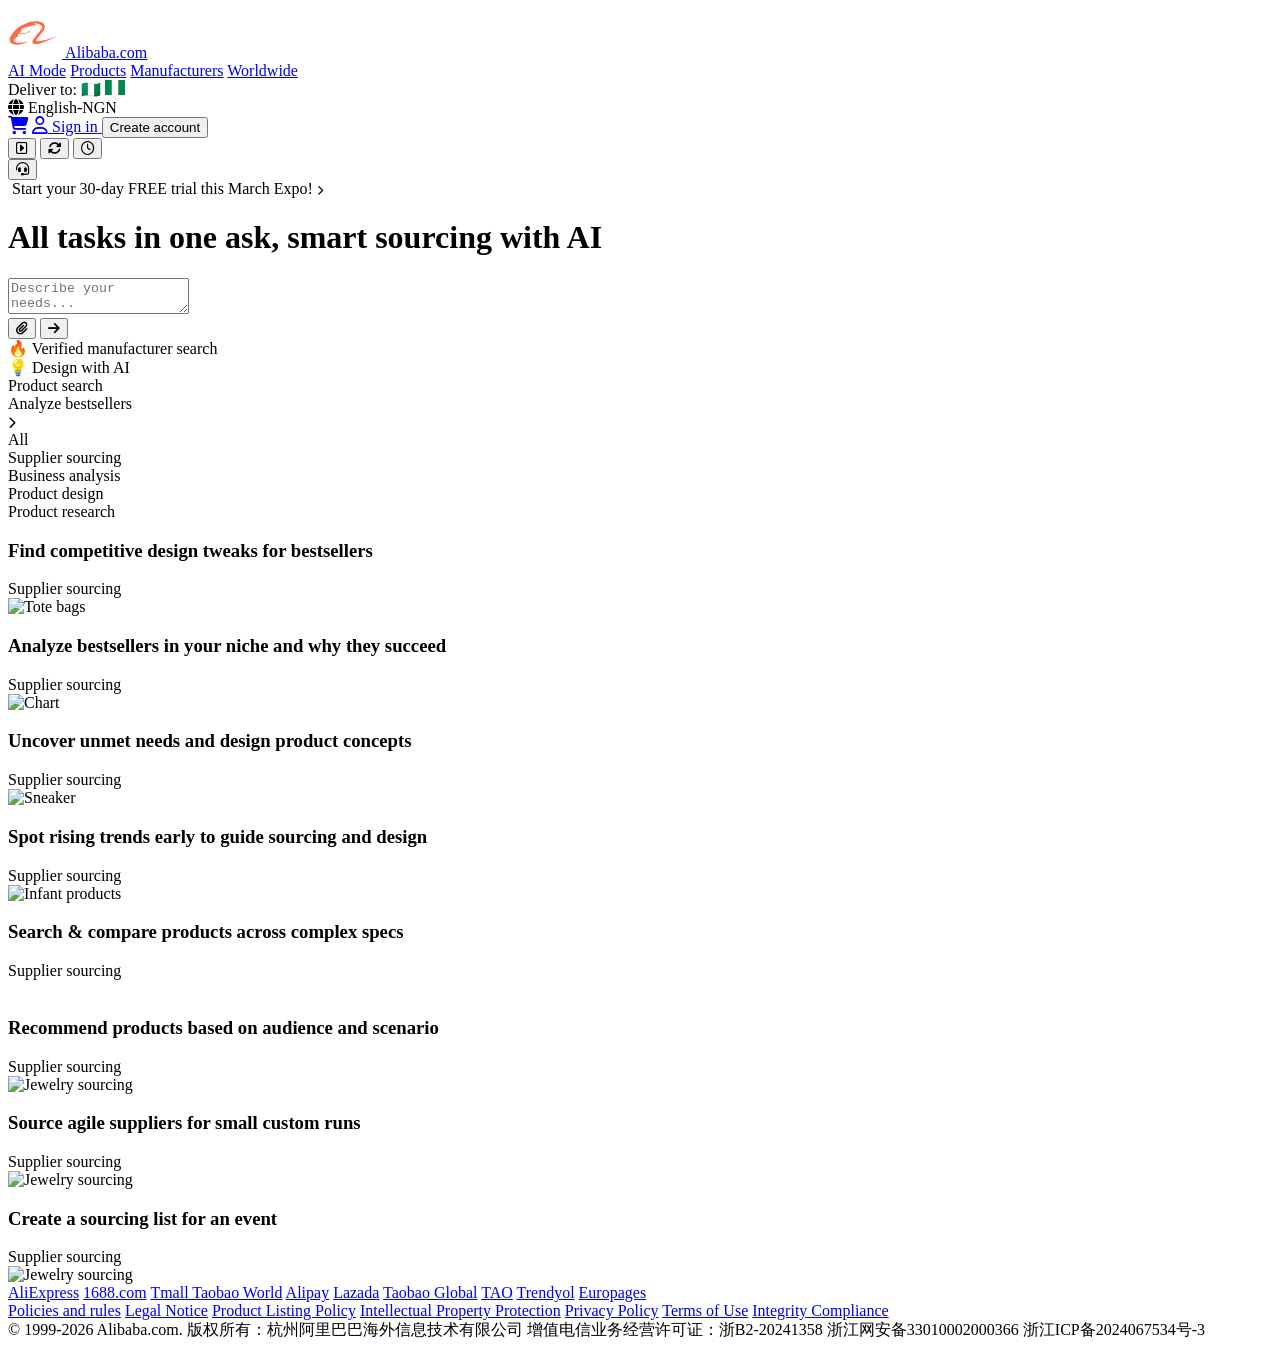
==== html/AI.html @ 2f79132f "commit all" ====
<!DOCTYPE html>
<html lang="en">

<head>
    <meta charset="UTF-8">
    <meta name="viewport" content="width=device-width, initial-scale=1.0">
    <title>Alibaba.com AI Mode</title>
    <link rel="stylesheet" href="https://cdnjs.cloudflare.com/ajax/libs/font-awesome/6.4.0/css/all.min.css">
    <link rel="stylesheet" href="../CSS/AI.css">
    <style>
        
    </style>
</head>

<body>

    <nav class="header-nav">
        <div class="nav-left">
            <a href="../index.html" class="logo">
                <svg xmlns="http://www.w3.org/2000/svg" fill="#ff6c47" width="50px" height="50px" viewBox="0 0 32 32"
                    version="1.1" style="margin-right: 4px;">
                    <title>alibaba</title>
                    <path
                        d="M18.988 21.273c-1.203 0.055-1.081-0.574-0.377-1.542 1.649-2.209 4.774-5.293 4.881-7.475 0.189-2.853-2.678-3.781-5.625-3.754-2.042 0.087-3.963 0.495-5.75 1.174l0.126-0.042c-4.242 1.38-7.731 4.094-10.058 7.639l-0.044 0.072c-2.096 3.097-1.406 6.057 3.015 6.153 2.92-0.122 5.625-0.942 7.983-2.297l-0.085 0.045c0.012 0-6.356 1.816-8.695 0.479l-0.010-0.003c-0.323-0.16-0.547-0.478-0.571-0.85l-0-0.003c-0.015-1.106 1.824-2.252 2.853-2.62v-1.916c0.724 0.289 1.563 0.457 2.442 0.457 1.657 0 3.175-0.598 4.35-1.589l-0.010 0.008c0.038 0.13 0.060 0.28 0.060 0.434 0 0.044-0.002 0.087-0.005 0.13l0-0.006h0.464c0.004-0.039 0.006-0.085 0.006-0.131 0-0.279-0.082-0.539-0.224-0.756l0.003 0.005c-0.247-0.381-0.664-0.633-1.141-0.65l-0.002-0c0.272 0.136 0.495 0.334 0.657 0.576l0.004 0.006c-1.068 0.901-2.459 1.448-3.978 1.448-0.661 0-1.298-0.104-1.895-0.295l0.044 0.012 1.512-1.5-0.42-1.092c2.766-1.061 6.047-1.965 9.434-2.558l0.328-0.047-0.932-0.78 0.486-0.3c2.512 0.71 4.155 1.231 4.065 2.563-0.059 0.289-0.146 0.544-0.261 0.784l0.009-0.020c-1.173 1.83-2.421 3.422-3.801 4.888l0.016-0.017c-0.537 0.586-1.048 1.223-1.516 1.892l-0.040 0.060c-0.376 0.492-0.625 1.099-0.687 1.761l-0.001 0.014c0.054 4.379 12.914-2.049 15.401-3.753-3.496 1.72-7.56 2.923-11.848 3.383l-0.16 0.014z" />
                </svg> Alibaba.com
            </a>
            <div class="nav-links">
                <a href="#" class="ai-mode-active">AI Mode</a>
                <a href="#">Products</a>
                <a href="#">Manufacturers</a>
                <a href="#">Worldwide</a>
            </div>
        </div>

        <div class="nav-right">
            <div class="utility-item">
                <span class="label-grey">Deliver to:</span>
                <span style="font-weight: 500;">🇳🇬 <img src="[data-uri]"
                            alt="" height="15px" width="20px"></span>
            </div>
            <div class="utility-item">
                <i class="fa-solid fa-globe"></i>
                <span>English-NGN</span>
            </div>
            <a href="#" class="utility-item"><i class="fa-solid fa-cart-shopping" style="font-size: 18px;"></i></a>
            <a href="#" class="utility-item">
                <i class="fa-regular fa-user" style="font-size: 18px;"></i>
                <span>Sign in</span>
            </a>

            <a href="../html/sign in .html"> <button class="btn-create">Create account</button></a>
        </div>
    </nav>


    <div class="layout-container">


        <aside class="sidebar">
            <button class="sidebar-btn"><i class="fa-regular fa-square-caret-right"></i></button>
            <button class="sidebar-btn"><i class="fa-solid fa-rotate"></i></button>
            <button class="sidebar-btn"><i class="fa-regular fa-clock"></i></button>
            <div class="sidebar-footer">
                <button class="sidebar-btn"><i class="fa-solid fa-headset"></i></button>
            </div>
        </aside>


        <main class="main-content">


            <div class="promo-pill">
                <i class="fa-solid fa-sparkles"></i>
                <span>Start your 30-day FREE trial this March Expo!</span>
                <i class="fa-solid fa-chevron-right" style="font-size: 10px;"></i>
            </div>

            <h1 class="hero-title">All tasks in one ask, smart sourcing with AI</h1>

            <div class="search-box">
                <textarea class="search-textarea" placeholder="Describe your needs..."></textarea>
                <div class="search-footer">
                    <button class="attachment-btn"><i class="fa-solid fa-paperclip"></i></button>
                    <button class="submit-btn"><i class="fa-solid fa-arrow-right"></i></button>
                </div>
            </div>



            <div class="chips-container">
                <div class="chip"><span>🔥</span> Verified manufacturer search</div>
                <div class="chip"><span>💡</span> Design with AI</div>
                <div class="chip">Product search</div>
                <div class="chip">Analyze bestsellers</div>

                <div class="chip-next"><i class="fa-solid fa-chevron-right" style="font-size: 12px;"></i></div>
            </div>



            <div class="container">

                <div class="tabs">
                    <div class="tab active">All</div>
                    <div class="tab">Supplier sourcing</div>
                    <div class="tab">Business analysis</div>
                    <div class="tab">Product design</div>
                    <div class="tab">Product research</div>
                </div>


                <div class="grid">

                    <div class="card bottom-card">
                        <h3 class="card-title">Find competitive design tweaks for bestsellers</h3>
                        <div class="card-category">
                            <span class="icon"></span> Supplier sourcing
                        </div>
                        <div class="card-image-container light-gray-bg align-bottom">
                            <img src="https://s.alicdn.com/@img/imgextra/i4/O1CN01ExbRFX1dgsgspUGwf_!!6000000003766-0-tps-1750-1360.jpg_480x480q80.jpg"
                                alt="Tote bags">
                        </div>
                    </div>

                    <div class="card bottom-card">
                        <h3 class="card-title">Analyze bestsellers in your niche and why they succeed</h3>
                        <div class="card-category">
                            <span class="icon"></span> Supplier sourcing
                        </div>
                        <div class="card-image-container light-gray-bg align-bottom">
                            <img src="https://s.alicdn.com/@img/imgextra/i1/O1CN01lwxyuU1z6AUOm0fAq_!!6000000006664-0-tps-1750-1360.jpg_480x480q80.jpg"
                                alt="Chart">

                        </div>
                    </div>

                    <div class="card bottom-card">
                        <h3 class="card-title">Uncover unmet needs and design product concepts</h3>
                        <div class="card-category">
                            <span class="icon"></span> Supplier sourcing
                        </div>
                        <div class="card-image-container orange-bg align-bottom">
                            <img src="https://s.alicdn.com/@img/imgextra/i3/O1CN01K4S6BD1LNxEwC6S1w_!!6000000001288-0-tps-1750-1360.jpg_480x480q80.jpg"
                                alt="Sneaker">
                        </div>
                    </div>

                    <div class="card bottom-card">
                        <h3 class="card-title">Spot rising trends early to guide sourcing and design</h3>
                        <div class="card-category">
                            <span class="icon"></span> Supplier sourcing
                        </div>
                        <div class="card-image-container yellow-bg align-bottom">
                            <img src="https://s.alicdn.com/@img/imgextra/i4/O1CN01dRI9IG1TfpcqifXNm_!!6000000002410-0-tps-1750-1360.jpg_480x480q80.jpg"
                                alt="Infant products">
                        </div>
                    </div>
                    <div class="card bottom-card">
                        <h3 class="card-title">Search & compare products across complex specs</h3>
                        <div class="card-category">
                            <span class="icon"></span> Supplier sourcing
                        </div>
                        <div class="card-image-container orange-bg align-bottom">
                            <img src="https://s.alicdn.com/@img/imgextra/i2/O1CN01lfwfIF1JdPN93kuUl_!!6000000001051-0-tps-1750-1360.jpg_480x480q80.jpg"
                                alt="">
                        </div>
                    </div>
                    <div class="card bottom-card">
                        <h3 class="card-title">Recommend products based on audience and scenario</h3>
                        <div class="card-category">
                            <span class="icon"></span> Supplier sourcing
                        </div>
                        <div class="card-image-container orange-bg align-bottom">
                            <img src="https://s.alicdn.com/@img/imgextra/i2/O1CN01rjffLZ1rsF8Y3FtsL_!!6000000005686-0-tps-1750-1360.jpg_480x480q80.jpg"
                                alt="Jewelry sourcing">
                        </div>
                    </div>
                    <div class="card bottom-card">
                        <h3 class="card-title">Source agile suppliers for small custom runs</h3>
                        <div class="card-category">
                            <span class="icon"></span> Supplier sourcing
                        </div>
                        <div class="card-image-container orange-bg align-bottom">
                            <img src="https://s.alicdn.com/@img/imgextra/i2/O1CN01oI6nH829bu5hHw5EY_!!6000000008087-0-tps-1750-1360.jpg_480x480q80.jpg"
                                alt="Jewelry sourcing">
                        </div>
                    </div>
                    <div class="card bottom-card">
                        <h3 class="card-title">Create a sourcing list for an event</h3>
                        <div class="card-category">
                            <span class="icon"></span> Supplier sourcing
                        </div>
                        <div class="card-image-container orange-bg align-bottom">
                            <img src="https://s.alicdn.com/@img/imgextra/i2/O1CN01IMYUny1WN0BjdSZ7j_!!6000000002775-0-tps-1750-1360.jpg_480x480q80.jpg"
                                alt="Jewelry sourcing">
                        </div>
                    </div>

                </div>

            </div>
    </div>
    </main>
    <div class="alibaba-footer">
            <div id="footer-container">

                <!-- LINE 1: AliExpress | 1688.com | Tmall Taobao World | ... (exact list) -->
                <div class="platform-links footer-line">
                    <span class="link-with-pipe"><a href="#">AliExpress</a></span>
                    <span class="link-with-pipe"><a href="#">1688.com</a></span>
                    <span class="link-with-pipe"><a href="#">Tmall Taobao World</a></span>
                    <span class="link-with-pipe"><a href="#">Alipay</a></span>
                    <span class="link-with-pipe"><a href="#">Lazada</a></span>
                    <span class="link-with-pipe"><a href="#">Taobao Global</a></span>
                    <span class="link-with-pipe"><a href="#">TAO</a></span>
                    <span class="link-with-pipe"><a href="#">Trendyol</a></span>
                    <span class="link-with-pipe"><a href="#">Europages</a></span>
                </div>

                <!-- LINE 2: Policies and rules · Legal Notice · Product Listing Policy · ... -->
                <div class="policy-links footer-line">
                    <span class="policy-item"><a href="#">Policies and rules</a></span>
                    <span class="policy-item"><a href="#">Legal Notice</a></span>
                    <span class="policy-item"><a href="#">Product Listing Policy</a></span>
                    <span class="policy-item"><a href="#">Intellectual Property Protection</a></span>
                    <span class="policy-item"><a href="#">Privacy Policy</a></span>
                    <span class="policy-item"><a href="#">Terms of Use</a></span>
                    <span class="policy-item"><a href="#">Integrity Compliance</a></span>
                </div>

                <!-- LINE 3: © 1999-2026 Alibaba.com. 版权所有：杭州阿里巴巴海外信息技术有限公司 增值电信业务经营许可证：浙B2-20241358 浙江网安备33010002000366 浙江ICP备2024067534号-3 -->
                <div class="legal-line footer-line">
                    <!-- copyright part -->
                    <span class="copyright">© 1999-2026 Alibaba.com.</span>
                    <span class="chinese-text">版权所有：杭州阿里巴巴海外信息技术有限公司</span>
                    <span class="license">增值电信业务经营许可证：浙B2-20241358</span>
                    <span class="beian">浙江网安备33010002000366</span>
                    <span class="icp">浙江ICP备2024067534号-3</span>
                </div>

                <!-- optional note: exactly as described, no extra elements -->
            </div>

</body>

</html>
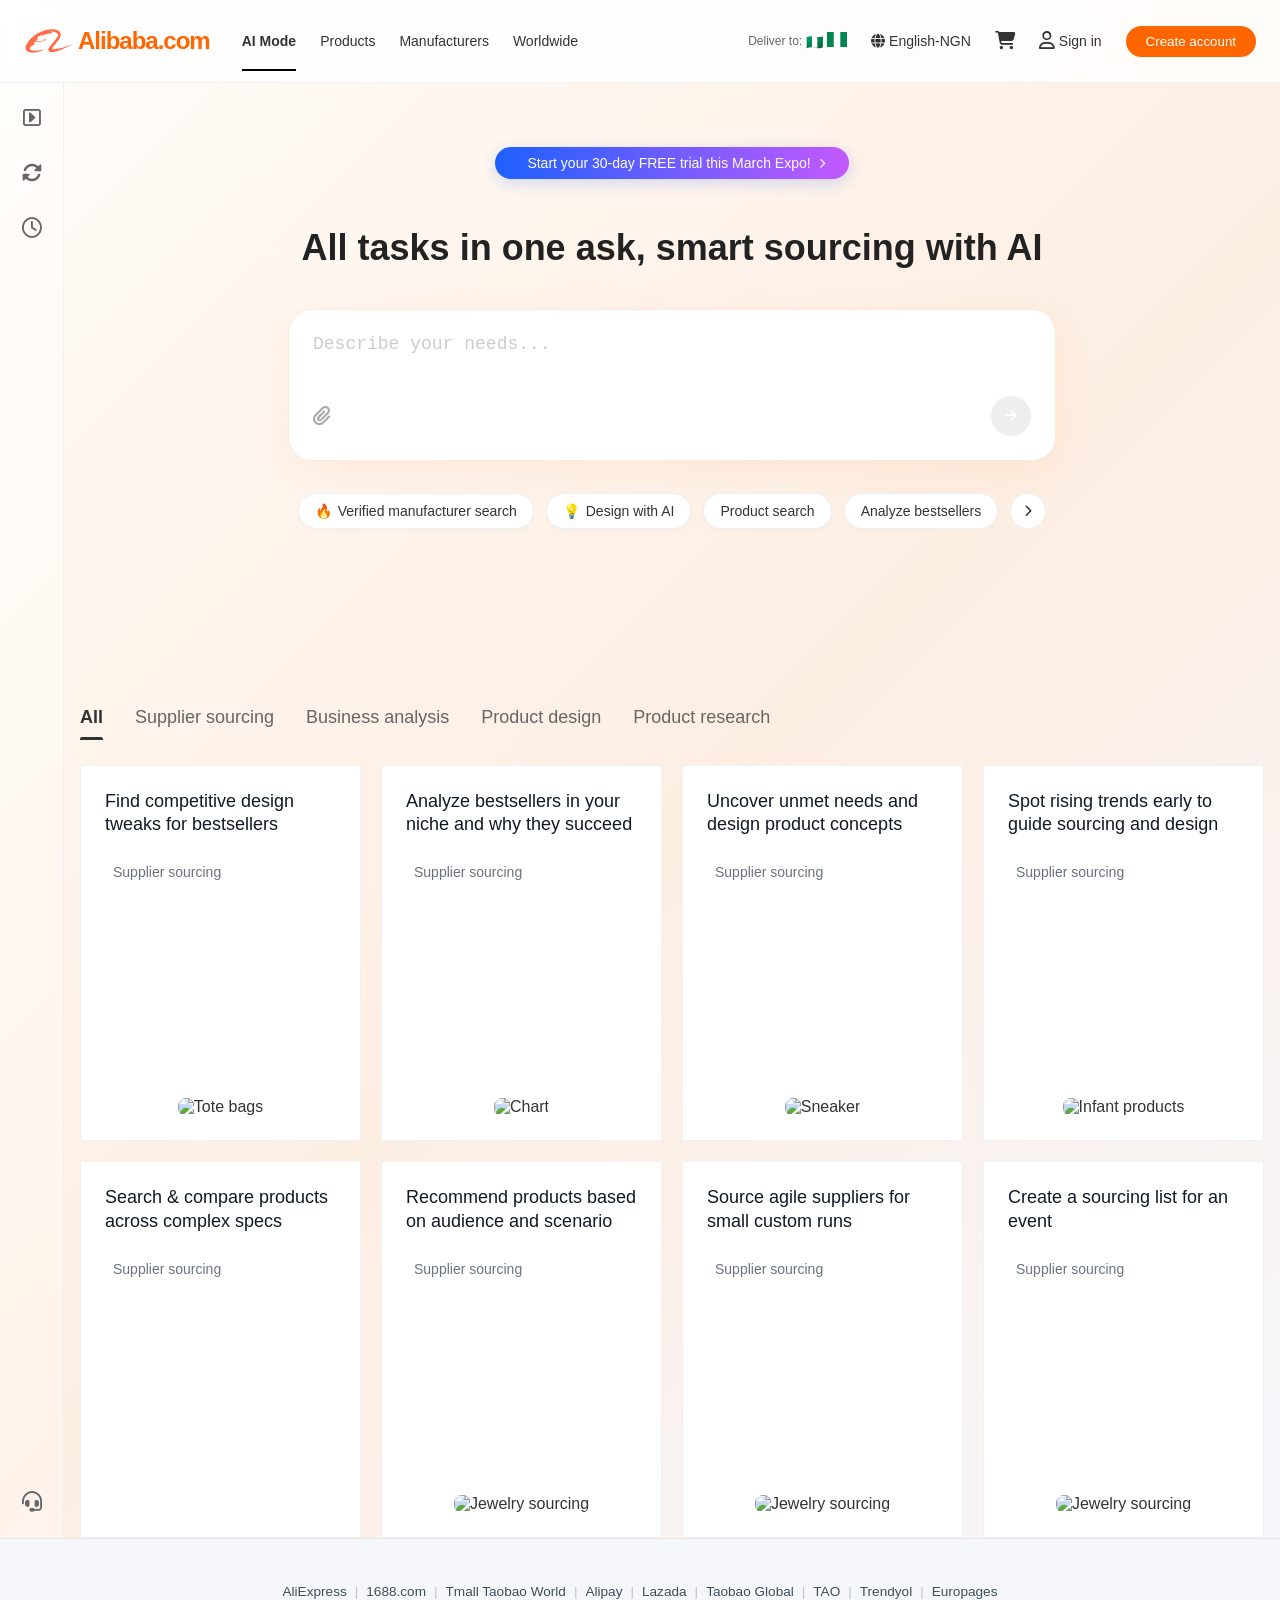
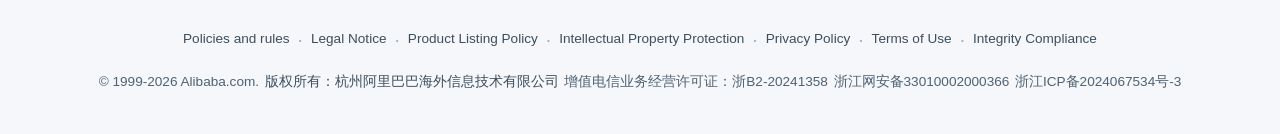
==== commit fb42209b: "commit all" ====
--- a/html/AI.html
+++ b/html/AI.html
@@ -19,7 +19,7 @@
             <a href="../index.html" class="logo">
                 <svg xmlns="http://www.w3.org/2000/svg" fill="#ff6c47" width="50px" height="50px" viewBox="0 0 32 32"
                     version="1.1" style="margin-right: 4px;">
-                    <title>alibaba</title>
+                     <title>alibaba</title>
                     <path
                         d="M18.988 21.273c-1.203 0.055-1.081-0.574-0.377-1.542 1.649-2.209 4.774-5.293 4.881-7.475 0.189-2.853-2.678-3.781-5.625-3.754-2.042 0.087-3.963 0.495-5.75 1.174l0.126-0.042c-4.242 1.38-7.731 4.094-10.058 7.639l-0.044 0.072c-2.096 3.097-1.406 6.057 3.015 6.153 2.92-0.122 5.625-0.942 7.983-2.297l-0.085 0.045c0.012 0-6.356 1.816-8.695 0.479l-0.010-0.003c-0.323-0.16-0.547-0.478-0.571-0.85l-0-0.003c-0.015-1.106 1.824-2.252 2.853-2.62v-1.916c0.724 0.289 1.563 0.457 2.442 0.457 1.657 0 3.175-0.598 4.35-1.589l-0.010 0.008c0.038 0.13 0.060 0.28 0.060 0.434 0 0.044-0.002 0.087-0.005 0.13l0-0.006h0.464c0.004-0.039 0.006-0.085 0.006-0.131 0-0.279-0.082-0.539-0.224-0.756l0.003 0.005c-0.247-0.381-0.664-0.633-1.141-0.65l-0.002-0c0.272 0.136 0.495 0.334 0.657 0.576l0.004 0.006c-1.068 0.901-2.459 1.448-3.978 1.448-0.661 0-1.298-0.104-1.895-0.295l0.044 0.012 1.512-1.5-0.42-1.092c2.766-1.061 6.047-1.965 9.434-2.558l0.328-0.047-0.932-0.78 0.486-0.3c2.512 0.71 4.155 1.231 4.065 2.563-0.059 0.289-0.146 0.544-0.261 0.784l0.009-0.020c-1.173 1.83-2.421 3.422-3.801 4.888l0.016-0.017c-0.537 0.586-1.048 1.223-1.516 1.892l-0.040 0.060c-0.376 0.492-0.625 1.099-0.687 1.761l-0.001 0.014c0.054 4.379 12.914-2.049 15.401-3.753-3.496 1.72-7.56 2.923-11.848 3.383l-0.16 0.014z" />
                 </svg> Alibaba.com
--- a/CSS/AI.css
+++ b/CSS/AI.css
@@ -0,0 +1,650 @@
+:root {
+            --primary-orange: #ff6600;
+            --text-main: #333333;
+            --text-secondary: #666666;
+            --border-color: #f1f1f1;
+            --promo-gradient: linear-gradient(90deg, #1d60ff, #c359ff);
+        }
+
+        * {
+            box-sizing: border-box;
+            margin: 0;
+            padding: 0;
+        }
+
+        body {
+            font-family: -apple-system, BlinkMacSystemFont, "Segoe UI", Roboto, "Helvetica Neue", Arial, sans-serif;
+            background: linear-gradient(135deg, #fffcf9 0%, #fdeee2 50%, #f5f7ff 100%);
+            min-height: 100vh;
+            color: var(--text-main);
+            overflow-x: hidden;
+        }
+
+        /* Navigation */
+        .header-nav {
+            position: sticky;
+            top: 0;
+            z-index: 50;
+            background: rgba(255, 255, 255, 0.8);
+            backdrop-filter: blur(10px);
+            padding: 16px 24px;
+            border-bottom: 1px solid var(--border-color);
+            display: flex;
+            align-items: center;
+            justify-content: space-between;
+        }
+
+        .nav-left,
+        .nav-right {
+            display: flex;
+            align-items: center;
+        }
+
+        .logo {
+            color: var(--primary-orange);
+            font-size: 24px;
+            font-weight: 800;
+            text-decoration: none;
+            display: flex;
+            align-items: center;
+            letter-spacing: -1px;
+            margin-right: 32px;
+        }
+
+        .nav-links {
+            display: flex;
+            gap: 24px;
+        }
+
+        .nav-links a {
+            text-decoration: none;
+            color: var(--text-main);
+            font-size: 14px;
+            transition: color 0.2s;
+        }
+
+        .nav-links a:hover {
+            color: var(--primary-orange);
+        }
+
+        .ai-mode-active {
+            position: relative;
+            font-weight: 600;
+        }
+
+        .ai-mode-active::after {
+            content: '';
+            position: absolute;
+            bottom: -22px;
+            left: 0;
+            width: 100%;
+            height: 2px;
+            background: #000;
+        }
+
+        .nav-right {
+            gap: 24px;
+            font-size: 14px;
+        }
+
+        .utility-item {
+            display: flex;
+            align-items: center;
+            gap: 4px;
+            color: var(--text-main);
+            text-decoration: none;
+        }
+
+        .label-grey {
+            font-size: 12px;
+            color: var(--text-secondary);
+        }
+
+        .btn-create {
+            background: var(--primary-orange);
+            color: white;
+            border: none;
+            padding: 8px 20px;
+            border-radius: 20px;
+            font-weight: 500;
+            cursor: pointer;
+            transition: background 0.2s;
+        }
+
+        .btn-create:hover {
+            background: #e65c00;
+        }
+
+        /* Main Layout */
+        .layout-container {
+            display: flex;
+            min-height: calc(100vh - 73px);
+        }
+
+        /* Sidebar */
+        .sidebar {
+            width: 64px;
+            border-right: 1px solid var(--border-color);
+            background: rgba(255, 255, 255, 0.3);
+            display: flex;
+            flex-direction: column;
+            align-items: center;
+            padding: 24px 0;
+            gap: 32px;
+        }
+
+        .sidebar-btn {
+            background: none;
+            border: none;
+            color: var(--text-secondary);
+            font-size: 20px;
+            cursor: pointer;
+            transition: color 0.2s;
+        }
+
+        .sidebar-btn:hover {
+            color: var(--primary-orange);
+        }
+
+        .sidebar-footer {
+            margin-top: auto;
+        }
+
+        /* Content Area */
+        .main-content {
+            flex: 1;
+            display: flex;
+            flex-direction: column;
+            align-items: center;
+            padding-top: 64px;
+            padding-left: 16px;
+            padding-right: 16px;
+        }
+
+        .promo-pill {
+            background: var(--promo-gradient);
+            color: white;
+            padding: 8px 24px;
+            border-radius: 30px;
+            font-size: 14px;
+            font-weight: 500;
+            display: flex;
+            align-items: center;
+            gap: 8px;
+            margin-bottom: 48px;
+            box-shadow: 0 4px 15px rgba(29, 96, 255, 0.2);
+            cursor: pointer;
+            transition: opacity 0.2s;
+        }
+
+        .promo-pill:hover {
+            opacity: 0.9;
+        }
+
+        .hero-title {
+            font-size: 36px;
+            font-weight: 700;
+            margin-bottom: 40px;
+            text-align: center;
+            color: #222;
+        }
+
+        /* Search Box */
+        .search-box {
+            width: 100%;
+            max-width: 768px;
+            background: white;
+            border-radius: 24px;
+            padding: 24px;
+            border: 1px solid #ffe8d6;
+            box-shadow: 0 10px 40px rgba(255, 120, 0, 0.08);
+            transition: box-shadow 0.3s;
+        }
+
+        .search-box:focus-within {
+            box-shadow: 0 10px 40px rgba(255, 120, 0, 0.15);
+        }
+
+        .search-textarea {
+            width: 100%;
+            height: 50px;
+            border: none;
+            outline: none;
+            resize: none;
+            font-size: 18px;
+            color: var(--text-main);
+        }
+
+        .search-textarea::placeholder {
+            color: #ccc;
+        }
+
+        .search-footer {
+            display: flex;
+            justify-content: space-between;
+            align-items: center;
+            margin-top: 8px;
+        }
+
+        .attachment-btn {
+            background: none;
+            border: none;
+            color: #aaa;
+            font-size: 20px;
+            cursor: pointer;
+            transition: color 0.2s;
+        }
+
+        .attachment-btn:hover {
+            color: var(--text-secondary);
+        }
+
+        .submit-btn {
+            width: 40px;
+            height: 40px;
+            border-radius: 50%;
+            background: #eee;
+            color: white;
+            border: none;
+            display: flex;
+            align-items: center;
+            justify-content: center;
+            cursor: not-allowed;
+            transition: background 0.3s;
+        }
+
+        .search-box:focus-within .submit-btn {
+            background: var(--primary-orange);
+            cursor: pointer;
+        }
+
+        /* Chips */
+        .chips-container {
+            display: flex;
+            flex-wrap: wrap;
+            justify-content: center;
+            gap: 12px;
+            max-width: 768px;
+            margin-top: 32px;
+        }
+
+        .chip {
+            background: white;
+            border: 1px solid #eee;
+            padding: 8px 16px;
+            border-radius: 20px;
+            font-size: 14px;
+            cursor: pointer;
+            transition: all 0.2s;
+            display: flex;
+            align-items: center;
+            gap: 6px;
+            box-shadow: 0 2px 5px rgba(0, 0, 0, 0.02);
+        }
+
+        .chip:hover {
+            border-color: #ffccaa;
+            transform: translateY(-1px);
+        }
+
+        .chip-next {
+            width: 36px;
+            height: 36px;
+            border-radius: 50%;
+            background: white;
+            border: 1px solid #eee;
+            display: flex;
+            align-items: center;
+            justify-content: center;
+            cursor: pointer;
+        }
+
+
+
+        @media (max-width: 768px) {
+
+
+            .examples-grid {
+                grid-template-columns: 1fr;
+            }
+
+            .hero-title {
+                font-size: 28px;
+            }
+        }
+
+        @media(max-width: 1111px) {
+
+            .nav-links,
+            .nav-right .utility-item:not(:last-child) {
+                display: none;
+            }
+
+        }
+
+        .container {
+            margin-top: 15%;
+            max-width: 1400px;
+            width: 100%;
+        }
+
+
+        .tabs {
+            display: flex;
+            gap: 32px;
+            margin-bottom: 24px;
+            border-bottom: 1px solid transparent;
+
+        }
+
+        .tab {
+            font-size: 18px;
+            color: var(--text-secondary);
+            cursor: pointer;
+            padding-bottom: 12px;
+            position: relative;
+            font-weight: 400;
+        }
+
+        .tab:hover {
+            color: var(--text-main);
+        }
+
+        .tab.active {
+            color: var(--text-main);
+            font-weight: 600;
+        }
+
+        .tab.active::after {
+            content: '';
+            position: absolute;
+            bottom: 0;
+            left: 0;
+            width: 100%;
+            height: 3px;
+            background-color: var(--text-main);
+            border-radius: 2px 2px 0 0;
+        }
+
+        /* Cards Grid */
+        .grid {
+            display: grid;
+            grid-template-columns: repeat(4, 1fr);
+            gap: 20px;
+        }
+
+
+        .card {
+            background: #ffffff;
+            border: 1px solid var(--border-color);
+            border-radius: var(--card-radius);
+            padding: 24px;
+            display: flex;
+            flex-direction: column;
+            gap: 16px;
+            transition: box-shadow 0.2s ease, transform 0.2s ease;
+            cursor: pointer;
+        }
+
+        .card:hover {
+            box-shadow: 0 8px 24px rgba(0, 0, 0, 0.06);
+            transform: translateY(-2px);
+        }
+
+        /* Responsive adjustments */
+        @media (max-width: 1200px) {
+            .grid {
+                grid-template-columns: repeat(2, 1fr);
+            }
+        }
+
+        @media (max-width: 768px) {
+            .tabs {
+                flex-wrap: wrap;
+                gap: 16px;
+            }
+
+            .grid {
+                grid-template-columns: 1fr;
+            }
+
+            body {
+                padding: 20px;
+            }
+        }
+
+        /* Grid Layout */
+        .card-grid {
+            display: grid;
+            grid-template-columns: repeat(auto-fit, minmax(280px, 1fr));
+            gap: 24px;
+            max-width: 1300px;
+            margin: 0 auto;
+        }
+
+
+
+        .card:hover {
+            transform: translateY(-2px);
+            box-shadow: 0 10px 15px -3px rgba(0, 0, 0, 0.08);
+        }
+
+        /* Typography & Headers */
+        .card-header,
+        .card-category {
+            font-size: 14px;
+            color: #6b7280;
+            display: flex;
+            align-items: center;
+            gap: 8px;
+            margin-bottom: 16px;
+        }
+
+        .card-title {
+            font-size: 18px;
+            font-weight: 500;
+            line-height: 1.3;
+            margin-bottom: 12px;
+            color: #111827;
+        }
+
+        /* Specific adjustment for bottom row cards where title is on top */
+        .bottom-card .card-category {
+            margin-bottom: 20px;
+        }
+
+        /* Inner Image Container */
+        .card-image-container {
+            flex-grow: 1;
+            border-radius: 12px;
+            padding: 16px;
+            display: flex;
+            justify-content: center;
+            align-items: center;
+            overflow: hidden;
+            position: relative;
+            min-height: 200px;
+        }
+
+        .align-bottom {
+            align-items: flex-end;
+            padding-bottom: 0;
+        }
+
+        .card-image-container img {
+            max-width: 100%;
+            height: auto;
+            border-radius: 8px;
+            object-fit: cover;
+        }
+
+        /* Inner graphic styling (for the top row mimicking the UI) */
+        .placeholder-graphic {
+            background: white;
+            padding: 12px;
+            border-radius: 8px;
+            /* box-shadow: 0 2px 4px rgba(0, 0, 0, 0.1); */
+            text-align: center;
+            width: 100%;
+        }
+
+        .placeholder-graphic p {
+            font-size: 10px;
+            margin-bottom: 8px;
+            color: #333;
+        }
+         /* ----- footer exactly as described ----- */
+        .alibaba-footer {
+            background-color: #f5f7fa;       /* light, neutral background like alibaba.com */
+            border-top: 1px solid #e2e6ea;
+            padding: 1.8rem 1rem;
+            font-size: 0.85rem;
+            color: #3d4e5e;
+            line-height: 1.7;
+            text-align: center;
+        }
+
+        #footer-container {
+            max-width: 1280px;
+            margin: 0 auto;
+        }
+
+        /* all three lines use similar spacing */
+        .footer-line {
+            margin: 0.75rem 0;
+            display: flex;
+            flex-wrap: wrap;
+            justify-content: center;
+            align-items: baseline;
+            gap: 0.3rem 0;          /* gaps handled by separators, but we need wrap spacing */
+        }
+
+        /* first line: platforms separated by pipes */
+        .platform-links {
+            display: inline-flex;
+            flex-wrap: wrap;
+            justify-content: center;
+            align-items: baseline;
+            row-gap: 0.3rem;
+        }
+
+        .platform-links a,
+        .policy-links a,
+        .legal-links a {
+            color: #3d4e5e;
+            text-decoration: none;
+            white-space: nowrap;      /* keep each item in one line, but whole wraps */
+            transition: color 0.1s;
+        }
+
+        .platform-links a:hover,
+        .policy-links a:hover,
+        .legal-links a:hover {
+            color: #fc7200;            /* alibaba orange */
+            text-decoration: underline;
+        }
+
+        /* pipe separator – show after each link except the last */
+        .pipe-item {
+            display: inline-flex;
+            align-items: baseline;
+        }
+
+        .pipe-item a {
+            margin-right: 0.2rem;
+        }
+
+        .pipe-item .separator {
+            margin: 0 0.4rem;
+            color: #a0b0bd;
+            font-weight: 300;
+        }
+
+        .pipe-item:last-child .separator {
+            display: none;
+        }
+
+        /* alternative simpler: we can build using inline blocks and pseudo */
+        /* but using simple spans with content for clarity */
+        .platform-links .link-with-pipe {
+            display: inline-block;
+        }
+
+        .platform-links .link-with-pipe::after {
+            content: "|";
+            margin: 0 0.5rem;
+            color: #b6c4d2;
+            font-weight: 300;
+            display: inline-block;
+        }
+
+        .platform-links .link-with-pipe:last-child::after {
+            content: none;
+        }
+
+        /* second line: middle dot separators */
+        .policy-links {
+            display: inline-flex;
+            flex-wrap: wrap;
+            justify-content: center;
+            align-items: baseline;
+            row-gap: 0.2rem;
+        }
+
+        .policy-item {
+            display: inline-block;
+        }
+
+        .policy-item::after {
+            content: "·";
+            margin: 0 0.5rem;
+            color: #a0b0bd;
+            font-size: 1.2rem;
+            line-height: 1;
+            display: inline-block;
+            vertical-align: middle;
+        }
+
+        .policy-item:last-child::after {
+            content: none;
+        }
+
+        /* third line: legal info – no separators, just spaces. 
+           but we want wrap without extra punctuation */
+        .legal-line {
+            display: flex;
+            flex-wrap: wrap;
+            justify-content: center;
+            align-items: baseline;
+            gap: 0 0.35rem;          /* tiny gap between segments */
+            margin-top: 0.5rem;
+            color: #4f6273;
+        }
+
+        .legal-line span {
+            white-space: nowrap;      /* each logical chunk stays together */
+        }
+
+        /* copyright symbol */
+        .copyright {
+            font-weight: 400;
+        }
+
+        /* responsive: on narrow screens, everything wraps gracefully */
+        @media (max-width: 600px) {
+            .alibaba-footer {
+                padding: 1.5rem 0.8rem;
+                font-size: 0.8rem;
+            }
+            .legal-line span {
+                white-space: normal;   /* allow wrap inside long chunks if needed */
+            }
+            .policy-item::after {
+                margin: 0 0.3rem;
+            }
+        }
+
+        /* subtle style for chinese text */
+        .chinese-text {
+            color: #3d4e5e;
+        }
